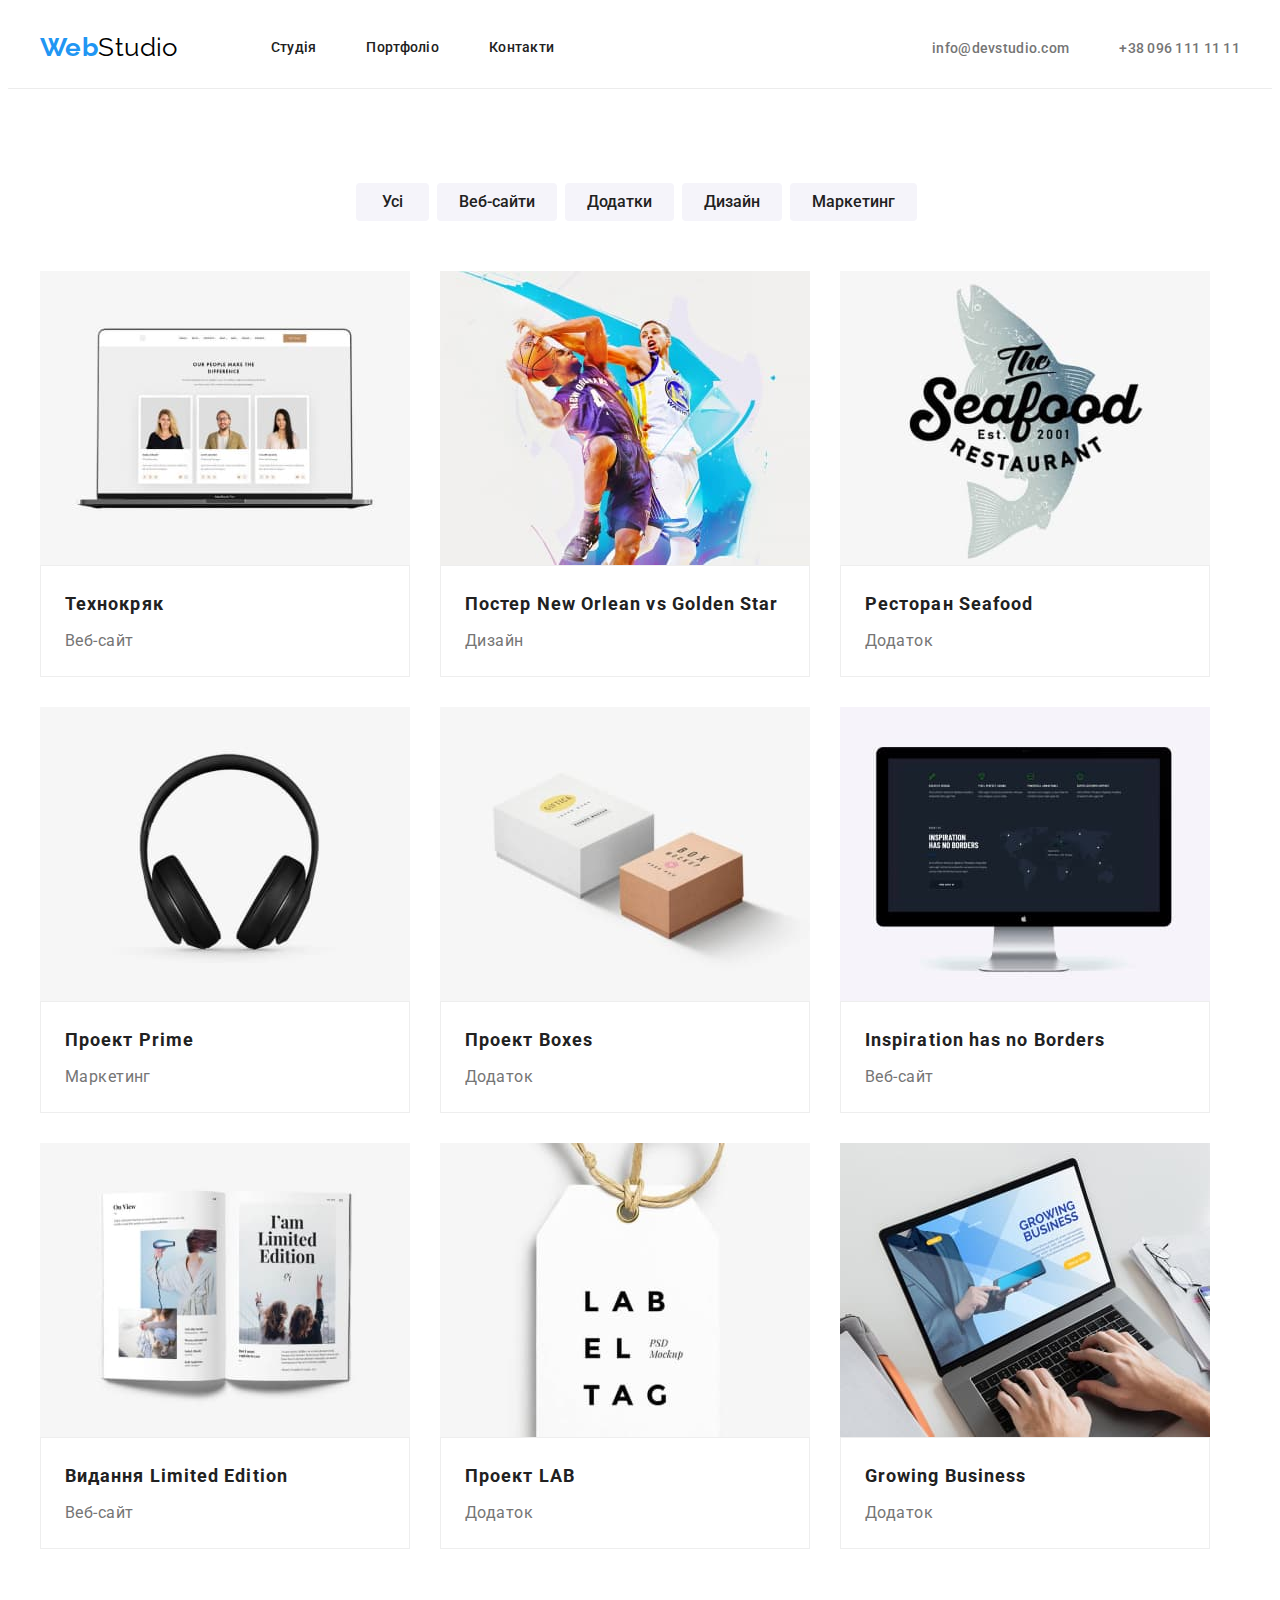
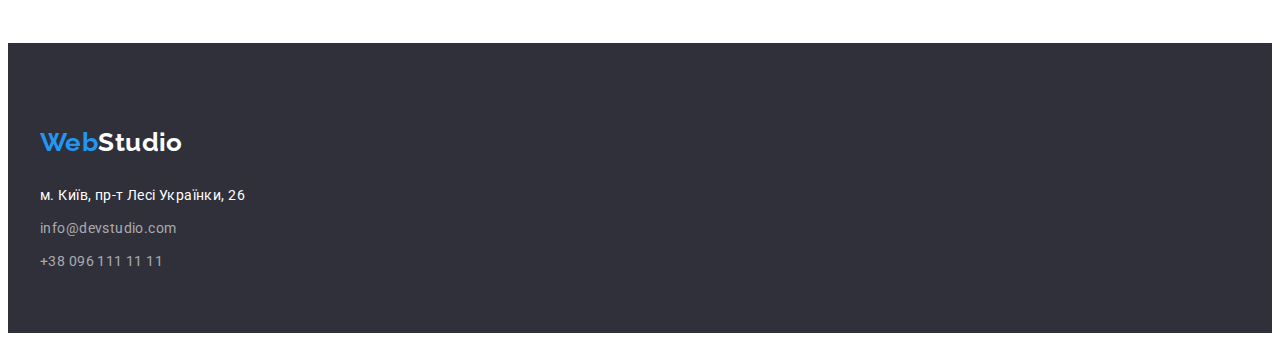
==== portfolio.html @ d406f7ed "Initial commit" ====
<!DOCTYPE html>
<html lang="uk">
  <head>
    <meta charset="UTF-8" />
    <meta http-equiv="X-UA-Compatible" content="IE=edge" />
    <meta name="viewport" content="width=device-width, initial-scale=1.0" />
    <title>Portfolio</title>

    <!--Fonts-->
    <link rel="preconnect" href="https://fonts.googleapis.com" />
    <link rel="preconnect" href="https://fonts.gstatic.com" crossorigin />
    <link
      href="https://fonts.googleapis.com/css2?family=Raleway:wght@700&family=Roboto:wght@400;500;700;900&display=swap"
      rel="stylesheet"
    />

    <!-- Modern normalize-->
    <link
      rel="stylesheet"
      href="https://cdnjs.cloudflare.com/ajax/libs/modern-normalize/1.1.0/modern-normalize.min.css"
      integrity="sha512-wpPYUAdjBVSE4KJnH1VR1HeZfpl1ub8YT/NKx4PuQ5NmX2tKuGu6U/JRp5y+Y8XG2tV+wKQpNHVUX03MfMFn9Q=="
      crossorigin="anonymous"
      referrerpolicy="no-referrer"
    />

    <!--Custom styles-->
    <link rel="stylesheet" href="./css/styles.css" />
  </head>
  <body class="page page-body">
    <!--Шапка сайту-->
    <header class="header">
      <div class="container header-container">
        <a class="logo" href="./index.html"
          >Web<span class="logo-header">Studio</span></a
        >
        <nav class="site-nav">
          <ul class="list-nav list">
            <li class="list-item header-item">
              <a class="link-nav" href="./index.html">Студія</a>
            </li>
            <li class="list-item header-item">
              <a class="link-nav" href="./portfolio.html">Портфоліо</a>
            </li>
            <li class="list-item header-item">
              <a class="link-nav" href="">Контакти</a>
            </li>
          </ul>
        </nav>

        <ul class="header-group list">
          <li class="list-item">
            <a class="link-contact" href="mailto:info@devstudio.com"
              >info@devstudio.com</a
            >
          </li>
          <li class="list-item">
            <a class="link-contact" href="tel:+38 096 111 11 11"
              >+38 096 111 11 11</a
            >
          </li>
        </ul>
      </div>
    </header>

    <main>
      <section class="projects section">
        <div class="container">
          <h1 hidden>Можливості</h1>
          <ul class="filters list">
            <li class="list-item">
              <button class="btn-filter" type="button">Усі</button>
            </li>
            <li class="list-item">
              <button class="btn-filter" type="button">Веб-сайти</button>
            </li>
            <li class="list-item">
              <button class="btn-filter" type="button">Додатки</button>
            </li>
            <li class="list-item">
              <button class="btn-filter" type="button">Дизайн</button>
            </li>
            <li class="list-item">
              <button class="btn-filter" type="button">Маркетинг</button>
            </li>
          </ul>

          <ul class="works list">
            <li class="work-list">
              <img src="./images2/img1.jpg" alt="веб-сайт" width="370" />
              <div class="portfolio-cards">
                <h2 class="project-name">Технокряк</h2>
                <p class="work-type">Веб-сайт</p>
              </div>
            </li>
            <li class="work-list">
              <img
                src="./images2/img2.jpg"
                alt="постер з баскетболістами"
                width="370"
              />
              <div class="portfolio-cards">
                <h2 class="project-name">Постер New Orlean vs Golden Star</h2>
                <p class="work-type">Дизайн</p>
              </div>
            </li>
            <li class="work-list">
              <img
                src="./images2/img3.jpg"
                alt="логотип ресторану"
                width="370"
              />
              <div class="portfolio-cards">
                <h2 class="project-name">Ресторан Seafood</h2>
                <p class="work-type">Додаток</p>
              </div>
            </li>
            <li class="work-list">
              <img src="./images2/img4.jpg" alt="навушники" width="370" />
              <div class="portfolio-cards">
                <h2 class="project-name">Проект Prime</h2>
                <p class="work-type">Маркетинг</p>
              </div>
            </li>
            <li class="work-list">
              <img src="./images2/img5.jpg" alt="коробки" width="370" />
              <div class="portfolio-cards">
                <h2 class="project-name">Проект Boxes</h2>
                <p class="work-type">Додаток</p>
              </div>
            </li>
            <li class="work-list">
              <img src="./images2/img6.jpg" alt="сайт" width="370" />
              <div class="portfolio-cards">
                <h2 class="project-name">Inspiration has no Borders</h2>
                <p class="work-type">Веб-сайт</p>
              </div>
            </li>
            <li class="work-list">
              <img src="./images2/img7.jpg" alt="дизайн книги" width="370" />
              <div class="portfolio-cards">
                <h2 class="project-name">Видання Limited Edition</h2>
                <p class="work-type">Веб-сайт</p>
              </div>
            </li>
            <li class="work-list">
              <img src="./images2/img8.jpg" alt="проект лаб" width="370" />
              <div class="portfolio-cards">
                <h2 class="project-name">Проект LAB</h2>
                <p class="work-type">Додаток</p>
              </div>
            </li>
            <li class="work-list">
              <img src="./images2/img9.jpg" alt="додаток" width="370" />
              <div class="portfolio-cards">
                <h2 class="project-name">Growing Business</h2>
                <p class="work-type">Додаток</p>
              </div>
            </li>
          </ul>
        </div>
      </section>
    </main>

    <footer class="footer">
      <div class="container footer-container">
        <a class="logo" href="./index.html"
          >Web<span class="logo-accent">Studio</span></a
        >
        <address>
          <ul class="contacts-list">
            <li class="list-item contact-address">
              <a class="address" href="address:м. Київ, пр-т Лесі Українки, 26">
                м. Київ, пр-т Лесі Українки, 26
              </a>
            </li>
            <li class="list-item contact-mail">
              <a class="contacts link-nav" href="mailto:info@devstudio.com">
                info@devstudio.com
              </a>
            </li>
            <li class="list-item">
              <a class="contacts link-nav" href="tel:+38 096 111 11 11">
                +38 096 111 11 11</a
              >
            </li>
          </ul>
        </address>
      </div>
    </footer>
  </body>
</html>
---- css/styles.css ----
/* Основной цвет фона F5F5F5 */
/* Вторичный цвет фона 2F303A */
/* Основной цвет текста 212121 */
/* вторичный цвет текста 757575 */
/* доп.цвета лого,хедер голубой:2196F3, черный:000000 */
/* цвет кнопок 2196F3 */
/* цвет кнопок портфолио неакт F5F4FA */

:root {
  /* Fonts */

  --main-font: roboto, sans-serif;
  --logo-font: raleway, sans-serif;

  /* Text colors */

  --primary-color: #212121;
  --secondary-color: #757575;
  --hero-color: #ffffff;

  /* Background colors */

  --primary-bkgcolor: #f5f5f5;
  --secondary-bkgcolor: #2f303a;
  --body-bgk: #f5f5f5;

  /* Others */

  --button-color-hero: #2196f3;
  --button-color: #f5f4fa;
  --link-active: #2196f3;
  --light-bgk: #f5f4fa;
  --button-color-active: #188ce8;
  --logo-header: #000000;
  --contacts-footer: rgba(255, 255, 255, 0.6);
}

.page {
  background-color: var(--body-bgk);
  font-size: 14px;
  font-family: var(--main-font);
  letter-spacing: 0.03em;
  color: var(--primary-color);
}

.container {
  max-width: 1200px;
  padding: 0 15px 0 15px;
  margin-left: auto;
  margin-right: auto;
}

h1,
h2,
h3,
p,
ul {
  margin-top: 0;
  margin-bottom: 0;
  padding: 0;
}

.section {
  padding: 94px 0;
  width: 100%;
}

/* IMAGES */

img {
  display: block;
  max-width: 100%;
  height: auto;
}

/* Header */

.header {
  border-bottom: 1px solid #ececec;
}

.header-group {
  color: var(--secondary-color);
  font-weight: 500;
  line-height: 1.14;
  letter-spacing: 0.02em;
  display: flex;
  align-items: center;
}

.site-nav {
  display: flex;
  align-items: center;
  margin-right: auto;
  margin-left: 0;
}

.header-container {
  display: flex;
  align-items: center;
}

.header-link .header-item {
  display: block;
  align-items: center;
}

.header-item {
  padding-top: 32px;
  padding-bottom: 32px;
}

.header-group .list-item + .list-item {
  margin-left: auto;
  margin-right: 0;
}

.logo {
  font-style: Bold;
  font-size: 26px;
  font-weight: 700;
  color: var(--link-active);
  text-decoration: none;
  font-family: var(--logo-font);
  line-height: 1.19;
  display: block;
  align-items: center;
  padding-top: 24px;
  padding-bottom: 25px;
}

.logo-header {
  color: var(--logo-header);
  font-family: var(--logo-font);
  font-weight: 400;
  line-height: 1.19;
}

.list-nav {
  font-weight: 500;
  line-height: 1.14;
  letter-spacing: 0.02em;
  display: flex;
  min-width: 45px;
  margin-left: 93px;
  margin-right: auto;
}

.link-nav:hover,
.link-nav:focus {
  color: var(--link-active);
}

.link-nav {
  text-decoration: none;
  color: var(--primary-color);
}

.list-nav li {
  margin-right: 50px;
}

.header-group li {
  margin-right: 50px;
}

.list-item,
.list,
.contacts-list,
.btn-list,
.work-list {
  list-style: none;
  font-style: normal;
}

.link-contact:hover,
.link-contact:focus {
  color: var(--link-active);
}

.link-contact {
  font-size: 14px;
  font-weight: 500;
  line-height: calc(16 / 14);
  text-decoration: none;
  letter-spacing: 0.02em;
  color: var(--secondary-color);
  margin-top: 32px;
  margin-bottom: 32px;
}

/* Hero */

.hero {
  background-color: var(--secondary-bkgcolor);
  padding-top: 200px;
  padding-bottom: 200px;
}

.hero-container {
  display: flex;
  text-align: center;
  flex-direction: column;
}

.title {
  color: var(--hero-color);
  font-weight: 900;
  font-size: 44px;
  line-height: calc(60 / 44);
  text-align: center;
  text-transform: uppercase;
  letter-spacing: 0.06em;
  margin-top: 0;
  margin-bottom: 30px;
  width: 696px;
  margin-left: auto;
  margin-right: auto;
}

.btn-hero {
  font-family: inherit;
  background-color: var(--button-color-hero);
  color: var(--hero-color);
  font-weight: 700;
  font-size: 16px;
  line-height: calc(30 / 16);
  text-align: center;
  cursor: pointer;
  letter-spacing: 0.06em;
  border-radius: 4px;
  padding: 10px 32px;
  min-width: 216px;
  min-height: 50px;
  display: block;
  margin-left: auto;
  margin-right: auto;
  border: none;
}

/*Features*/

.features {
  background-color: var(--primary-bkgcolor);
  padding-bottom: 0;
}

.subtitle {
  font-size: 14px;
  line-height: 1.14;
  letter-spacing: 0.03em;
  text-transform: uppercase;
  margin-top: 0;
  margin-bottom: 10px;
}

.features p {
  color: var(--secondary-color);
  font-weight: 400;
  line-height: 1.71;
}

.list-features {
  display: flex;
  gap: 30px;
}

.features-item {
  width: 270px;
}

.desk {
  color: var(--secondary-color);
  font-size: 14px;
  letter-spacing: 0.03em;
}

/*Services*/

.services {
  background-color: var(--primary-bkgcolor);
}

.section-title {
  font-weight: 700;
  font-size: 36px;
  line-height: 1.17;
  text-align: center;
  margin-bottom: 50px;
}

.services-list {
  display: flex;
  gap: 30px;
}

.services-item {
  width: 370px;
}

/*Team*/

.team {
  background-color: var(--light-bgk);
}

.team-list {
  display: flex;
  gap: 30px;
}

.team-item {
  background-color: var(--hero-color);
  width: 270px;
  box-shadow: 0px 1px 3px rgba(0, 0, 0, 0.12), 0px 1px 1px rgba(0, 0, 0, 0.14),
    0px 2px 1px rgba(0, 0, 0, 0.2);
  border-radius: 0px 0px 4px 4px;
}

.card {
  padding-top: 30px;
}

.team-name {
  font-weight: 500;
  font-size: 16px;
  line-height: 1.19;
  text-align: center;
  margin-bottom: 10px;
}

.team-position {
  color: var(--secondary-color);
  font-weight: 400;
  font-size: 16px;
  line-height: 1.19;
  text-align: center;
  padding-bottom: 30px;
}

/*Footer*/

.footer {
  background-color: var(--secondary-bkgcolor);
  padding-top: 60px;
  padding-bottom: 60px;
}

.logo-accent {
  color: var(--hero-color);
  font-family: var(--logo-font);
  line-height: calc(31 / 26);
}

.address {
  font-size: 14px;
  line-height: calc(24 / 14);
  text-decoration: none;
  color: var(--hero-color);
}
.contacts {
  font-size: 14px;
  line-height: calc(24 / 14);
  text-decoration: none;
  color: var(--contacts-footer);
}

.contact-mail {
  margin-bottom: 9px;
}

.contact-address {
  margin-bottom: 9px;
}

/* Portfolio Buttons */

.filters {
  display: flex;
  justify-content: center;
  margin-bottom: 50px;
}

.btn-filter {
  font-family: inherit;
  background-color: var(--button-color);
  color: var(--primary-color);
  font-size: 16px;
  font-weight: 500;
  line-height: calc(26 / 16);
  text-align: center;
  cursor: pointer;
  border: none;
  border-radius: 4px;
  padding: 6px 22px;
  display: inline-block;
  min-width: 73px;
  margin-right: 8px;
}

.btn-filter:hover,
.btn-filter:focus {
  color: var(--hero-color);
  background-color: var(--link-active);
}

/* Portfolio Projects */

.page-body {
  background-color: var(--hero-color);
}

.portfolio-cards {
  background: #ffffff;
  border-top: 1px solid #eeeeee;
  border-bottom: 1px solid #eeeeee;
  border-left: 1px solid #eeeeee;
  border-right: 1px solid #eeeeee;
  padding: 20px 24px 20px 24px;
}

.project-name {
  font-size: 18px;
  font-weight: 700;
  line-height: calc(36 / 18);
  letter-spacing: 0.06em;
  color: var(--primary-color);
}

.work-type {
  color: var(--secondary-color);
  font-size: 16px;
  line-height: calc(30 / 16);
  margin-top: 4px;
}
.works {
  display: flex;
  flex-wrap: wrap;
  gap: 30px;
}

.work-list {
  width: 370px;
}
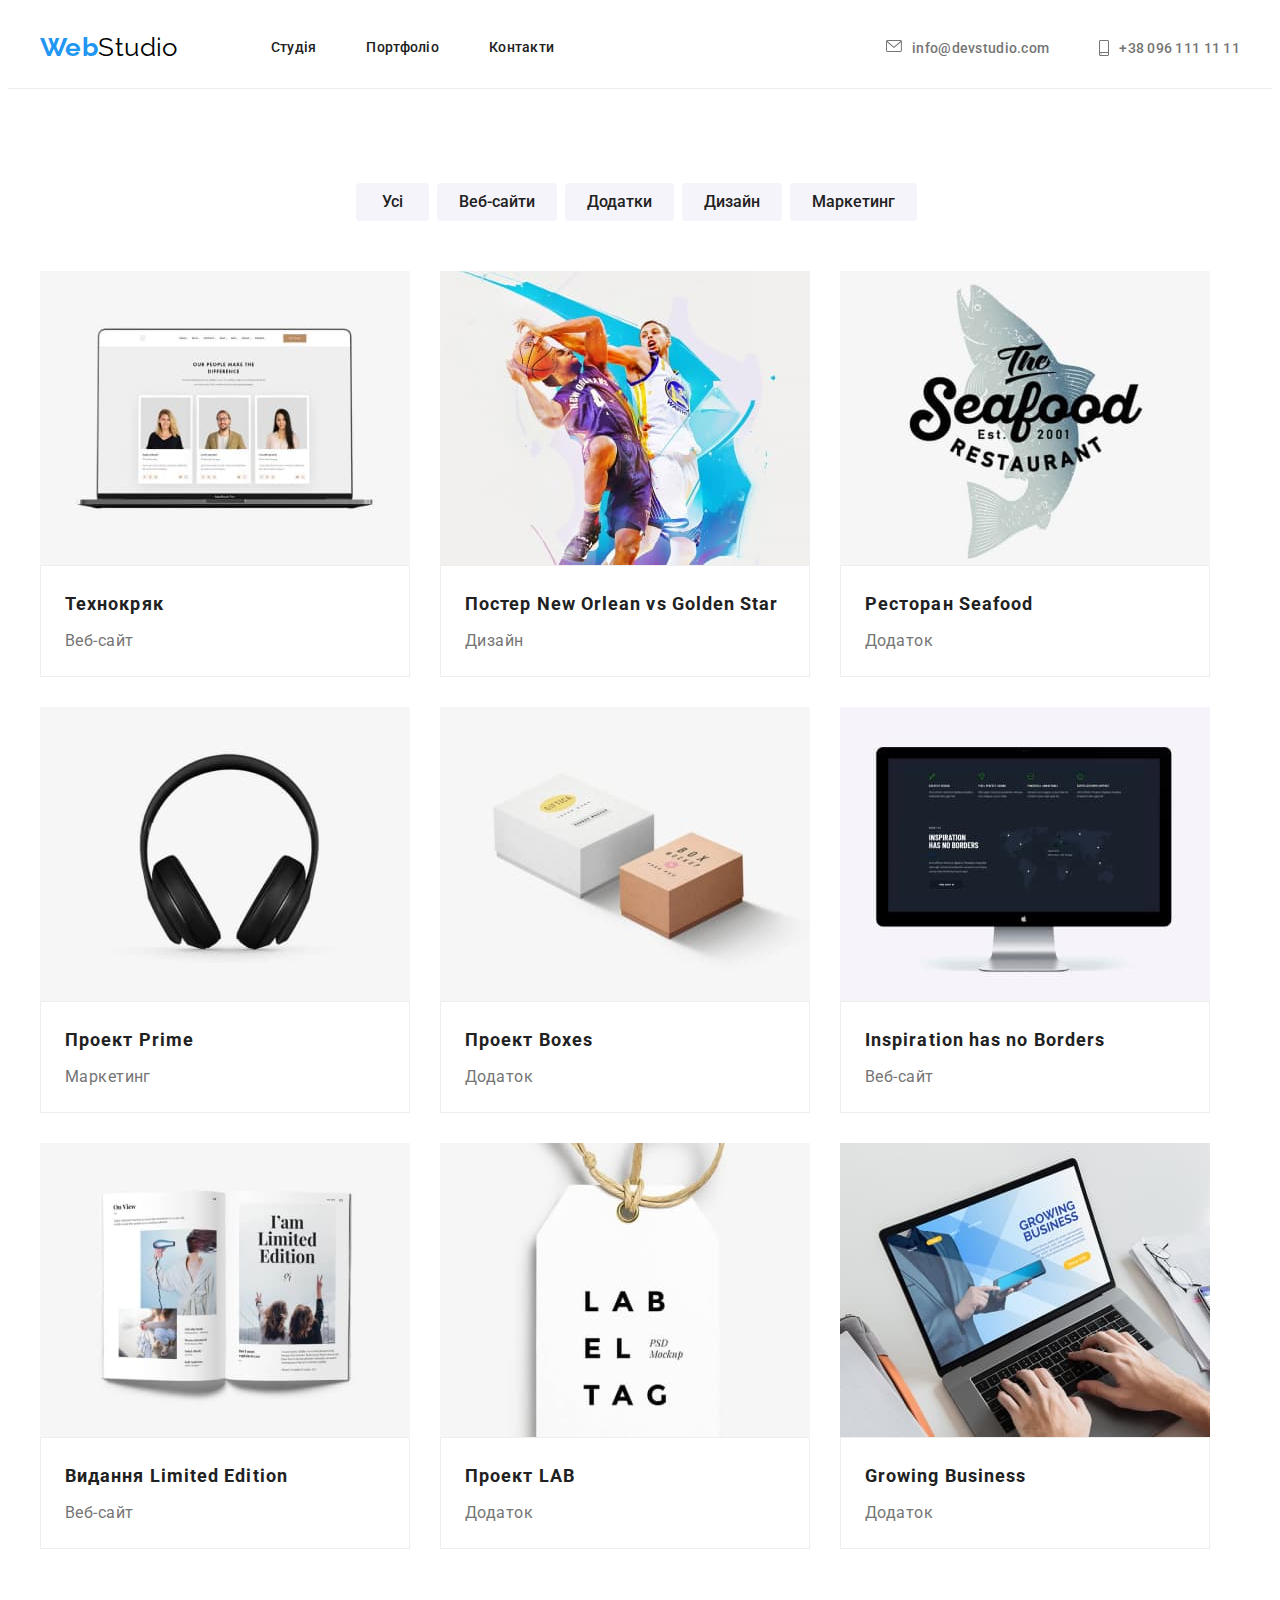
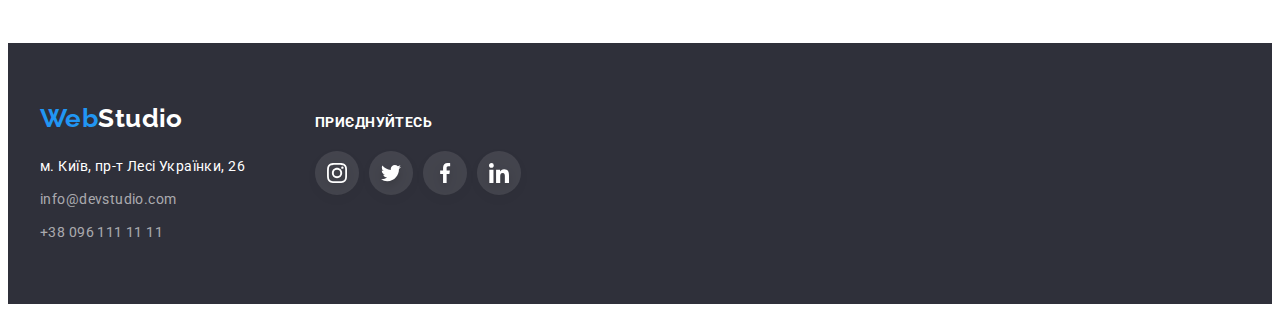
==== commit f059e28c: "Changed" ====
--- a/portfolio.html
+++ b/portfolio.html
@@ -49,14 +49,18 @@
 
         <ul class="header-group list">
           <li class="list-item">
-            <a class="link-contact" href="mailto:info@devstudio.com"
-              >info@devstudio.com</a
-            >
+            <a class="link-contact" href="mailto:info@devstudio.com">
+              <svg class="link-address" width="16" height="12">
+                <use href="./images/icons.svg#icon-envelope-hover"></use>
+              </svg>info@devstudio.com</a>
           </li>
+        
           <li class="list-item">
-            <a class="link-contact" href="tel:+38 096 111 11 11"
-              >+38 096 111 11 11</a
-            >
+            <a class="link-contact" href="tel:+38 096 111 11 11">
+              <svg class="link-address" width="10" height="16">
+                <use href="./images/icons.svg#icon-smartphone"></use>
+              </svg>
+              +38 096 111 11 11</a>
           </li>
         </ul>
       </div>
@@ -86,13 +90,16 @@
 
           <ul class="works list">
             <li class="work-list">
+              <a class="link portfolio-link" href="">
               <img src="./images2/img1.jpg" alt="веб-сайт" width="370" />
               <div class="portfolio-cards">
                 <h2 class="project-name">Технокряк</h2>
                 <p class="work-type">Веб-сайт</p>
               </div>
-            </li>
-            <li class="work-list">
+              </a>
+            </li>
+            <li class="work-list">
+              <a class="link portfolio-link" href="">
               <img
                 src="./images2/img2.jpg"
                 alt="постер з баскетболістами"
@@ -102,8 +109,10 @@
                 <h2 class="project-name">Постер New Orlean vs Golden Star</h2>
                 <p class="work-type">Дизайн</p>
               </div>
-            </li>
-            <li class="work-list">
+              </a>
+            </li>
+            <li class="work-list">
+              <a class="link portfolio-link" href="">
               <img
                 src="./images2/img3.jpg"
                 alt="логотип ресторану"
@@ -113,48 +122,61 @@
                 <h2 class="project-name">Ресторан Seafood</h2>
                 <p class="work-type">Додаток</p>
               </div>
-            </li>
-            <li class="work-list">
+              </a>
+            </li>
+            <li class="work-list">
+              <a class="link portfolio-link" href="">
               <img src="./images2/img4.jpg" alt="навушники" width="370" />
               <div class="portfolio-cards">
                 <h2 class="project-name">Проект Prime</h2>
                 <p class="work-type">Маркетинг</p>
               </div>
-            </li>
-            <li class="work-list">
+              </a>
+            </li>
+            <li class="work-list">
+              <a class="link portfolio-link" href="">
               <img src="./images2/img5.jpg" alt="коробки" width="370" />
               <div class="portfolio-cards">
                 <h2 class="project-name">Проект Boxes</h2>
                 <p class="work-type">Додаток</p>
               </div>
-            </li>
-            <li class="work-list">
+              </a>
+            </li>
+            <li class="work-list">
+              <a class="link portfolio-link" href="">
               <img src="./images2/img6.jpg" alt="сайт" width="370" />
               <div class="portfolio-cards">
                 <h2 class="project-name">Inspiration has no Borders</h2>
                 <p class="work-type">Веб-сайт</p>
               </div>
-            </li>
-            <li class="work-list">
+              </a>
+            </li>
+            <li class="work-list">
+              <a class="link portfolio-link" href="">
               <img src="./images2/img7.jpg" alt="дизайн книги" width="370" />
               <div class="portfolio-cards">
                 <h2 class="project-name">Видання Limited Edition</h2>
                 <p class="work-type">Веб-сайт</p>
               </div>
-            </li>
-            <li class="work-list">
+              </a>
+            </li>
+            <li class="work-list">
+              <a class="link portfolio-link" href="">
               <img src="./images2/img8.jpg" alt="проект лаб" width="370" />
               <div class="portfolio-cards">
                 <h2 class="project-name">Проект LAB</h2>
                 <p class="work-type">Додаток</p>
               </div>
-            </li>
-            <li class="work-list">
+              </a>
+            </li>
+            <li class="work-list">
+              <a class="link portfolio-link" href="">
               <img src="./images2/img9.jpg" alt="додаток" width="370" />
               <div class="portfolio-cards">
                 <h2 class="project-name">Growing Business</h2>
                 <p class="work-type">Додаток</p>
               </div>
+              </a>
             </li>
           </ul>
         </div>
@@ -163,28 +185,64 @@
 
     <footer class="footer">
       <div class="container footer-container">
-        <a class="logo" href="./index.html"
-          >Web<span class="logo-accent">Studio</span></a
-        >
-        <address>
-          <ul class="contacts-list">
-            <li class="list-item contact-address">
-              <a class="address" href="address:м. Київ, пр-т Лесі Українки, 26">
-                м. Київ, пр-т Лесі Українки, 26
-              </a>
-            </li>
-            <li class="list-item contact-mail">
-              <a class="contacts link-nav" href="mailto:info@devstudio.com">
-                info@devstudio.com
-              </a>
-            </li>
-            <li class="list-item">
-              <a class="contacts link-nav" href="tel:+38 096 111 11 11">
-                +38 096 111 11 11</a
-              >
-            </li>
-          </ul>
-        </address>
+        <div>
+          <a class="logo-footer" href="./index.html">Web<span class="logo-accent">Studio</span></a>
+          <address>
+            <ul class="contacts-list">
+              <li class="list-item contact-address">
+                <a class="address" href="address:м. Київ, пр-т Лесі Українки, 26">
+                  м. Київ, пр-т Лесі Українки, 26
+                </a>
+              </li>
+              <li class="list-item contact-mail">
+                <a class="contacts link-nav" href="mailto:info@devstudio.com">
+                  info@devstudio.com
+                </a>
+              </li>
+              <li class="list-item">
+                <a class="contacts link-nav" href="tel:+38 096 111 11 11">
+                  +38 096 111 11 11</a>
+              </li>
+            </ul>
+          </address>
+        </div>
+    
+    
+        <div class="social-links-block">
+          <ul class="social-list-footer">
+            <p class="social-links-title">приєднуйтесь</p>
+            <ul class="list social-links-footer">
+              <li class="list-item socials-item">
+                <a class="social-links sl-footer" href="https://instagram.com" target="_blank" rel="noopener noreferrer"
+                  aria-label="Instagram"><svg class="socials-icon si-footer" width="20" height="20">
+                    <use href="./images/icons.svg#icon-instagram-2"></use>
+                  </svg>
+                </a>
+              </li>
+              <li class="list-item socials-item">
+                <a class="social-links sl-footer" href="https://twitter.com" target="_blank" rel="noopener noreferrer"
+                  aria-label="Twitter"><svg class="socials-icon si-footer" width="20" height="20">
+                    <use href="./images/icons.svg#icon-twitter-1"></use>
+                  </svg>
+                </a>
+              </li>
+              <li class="list-item socials-item">
+                <a class="social-links sl-footer" href="https://facebook.com" target="_blank" rel="noopener noreferrer"
+                  aria-label="Facebook"><svg class="socials-icon si-footer" width="20" height="20">
+                    <use href="./images/icons.svg#icon-facebook-1"></use>
+                  </svg>
+                </a>
+              </li>
+              <li class="list-item socials-item">
+                <a class="social-links sl-footer" href="https://linkedin.com" target="_blank" rel="noopener noreferrer"
+                  aria-label="Linkedin"><svg class="socials-icon si-footer" width="20" height="20">
+                    <use href="./images/icons.svg#icon-linkedin-1"></use>
+                  </svg>
+                </a>
+              </li>
+            </ul>
+          </ul>
+        </div>
       </div>
     </footer>
   </body>
--- a/css/styles.css
+++ b/css/styles.css
@@ -33,10 +33,10 @@
   --button-color-active: #188ce8;
   --logo-header: #000000;
   --contacts-footer: rgba(255, 255, 255, 0.6);
+  --social-links: #AFB1B8;
 }
 
 .page {
-  background-color: var(--body-bgk);
   font-size: 14px;
   font-family: var(--main-font);
   letter-spacing: 0.03em;
@@ -156,6 +156,11 @@
   color: var(--primary-color);
 }
 
+.link:hover,
+.link:focus {
+  color: var(--link-active);
+}
+
 .list-nav li {
   margin-right: 50px;
 }
@@ -179,6 +184,8 @@
 }
 
 .link-contact {
+  display: flex;
+  gap: 10px;
   font-size: 14px;
   font-weight: 500;
   line-height: calc(16 / 14);
@@ -189,10 +196,24 @@
   margin-bottom: 32px;
 }
 
+.link-address {
+  fill: currentColor;
+  display: flex;
+  gap: 10px;
+}
+
 /* Hero */
 
 .hero {
+  background-image: linear-gradient(rgba(47, 48, 58, 0.4), rgba(47, 48, 58, 0.4)), url(../images/Img_hero.png);
   background-color: var(--secondary-bkgcolor);
+  max-width: 1600px;
+  background-position: center;
+  background-repeat: no-repeat;
+  background-size: cover;
+  margin-left: auto;
+  margin-right: auto;
+  padding-top: 200px;
   padding-top: 200px;
   padding-bottom: 200px;
 }
@@ -241,7 +262,7 @@
 /*Features*/
 
 .features {
-  background-color: var(--primary-bkgcolor);
+
   padding-bottom: 0;
 }
 
@@ -269,6 +290,23 @@
   width: 270px;
 }
 
+.feature-icon {
+  display: flex;
+  border-radius: 4px;
+  
+}
+
+.icon-block {
+  display: flex;
+  gap: 30px;
+  align-items: center;
+  justify-content: center;
+  width: 270px;
+  height: 120px;
+  background-color: var(--light-bgk);
+  margin-bottom: 30px;
+}
+
 .desk {
   color: var(--secondary-color);
   font-size: 14px;
@@ -276,10 +314,6 @@
 }
 
 /*Services*/
-
-.services {
-  background-color: var(--primary-bkgcolor);
-}
 
 .section-title {
   font-weight: 700;
@@ -335,7 +369,64 @@
   font-size: 16px;
   line-height: 1.19;
   text-align: center;
+  padding-bottom:30px;
+}
+
+.socials {
+  display:flex;
+  gap: 10px;
+  justify-content: center;
   padding-bottom: 30px;
+}
+
+.social-links {
+  width: 44px;
+  height: 44px;
+  background-color: var(--hero-color) ;
+  border-radius: 50%;
+  display: flex;
+  align-items: center;
+  justify-content: center;
+  color: var(--social-links);
+}
+
+.social-links:hover,
+.social-links:focus {
+  color: var(--hero-color);
+  background-color: var(--link-active);
+}
+
+.socials-icon {
+  fill: currentColor;
+}
+
+/* CLIENTS */
+
+.clients-list {
+  display: flex;
+  gap: 30px;
+  justify-content: center;
+}
+
+.clients-icon {
+  display: flex;
+  fill: currentColor;
+}
+
+.clients-link {
+  color: var(--social-links);
+  display: flex;
+  justify-content: center;
+  align-items: center;
+  border: 1px solid var(--social-links);
+  border-radius: 4px;
+  width: 170px;
+  height: 92px;
+}
+
+.clients-link:hover,
+.clients-link:focus {
+  border: 1px solid var(--button-color-hero);
 }
 
 /*Footer*/
@@ -346,6 +437,20 @@
   padding-bottom: 60px;
 }
 
+
+.logo-footer {
+  font-style: Bold;
+    font-size: 26px;
+    font-weight: 700;
+    color: var(--link-active);
+    text-decoration: none;
+    font-family: var(--logo-font);
+    line-height: 1.19;
+    display: block;
+    align-items: center;
+    margin-bottom: 20px;
+
+}
 .logo-accent {
   color: var(--hero-color);
   font-family: var(--logo-font);
@@ -357,6 +462,12 @@
   line-height: calc(24 / 14);
   text-decoration: none;
   color: var(--hero-color);
+ 
+}
+
+.address-footer {
+  display: flex;
+  
 }
 .contacts {
   font-size: 14px;
@@ -371,6 +482,38 @@
 
 .contact-address {
   margin-bottom: 9px;
+}
+
+.social-links-block {
+  display: flex;
+  
+}
+
+.footer-container {
+  display: flex;
+  gap: 70px;
+  align-items: baseline;
+}
+
+.social-links-title {
+  font-weight: 700;
+  font-size: 14px;
+  line-height: 1.14;
+  letter-spacing: 0.03em;
+  text-transform: uppercase;
+  color: var(--hero-color);
+  margin-bottom: 20px;
+}
+
+.sl-footer {
+  background-color: rgba(255, 255, 255, 0.1);
+  color: var(--hero-color);
+  filter: drop-shadow(0px 4px 4px rgba(0, 0, 0, 0.25));
+}
+
+.social-links-footer {
+  display: flex;
+  gap: 10px;
 }
 
 /* Portfolio Buttons */
@@ -419,6 +562,16 @@
   padding: 20px 24px 20px 24px;
 }
 
+.portfolio-link:hover,
+.portfolio-link:focus {
+  filter: drop-shadow(0px 4px 4px rgba(0, 0, 0, 0.25));
+}
+
+.portfolio-link {
+  display: block;
+  text-decoration: none;
+}
+
 .project-name {
   font-size: 18px;
   font-weight: 700;
